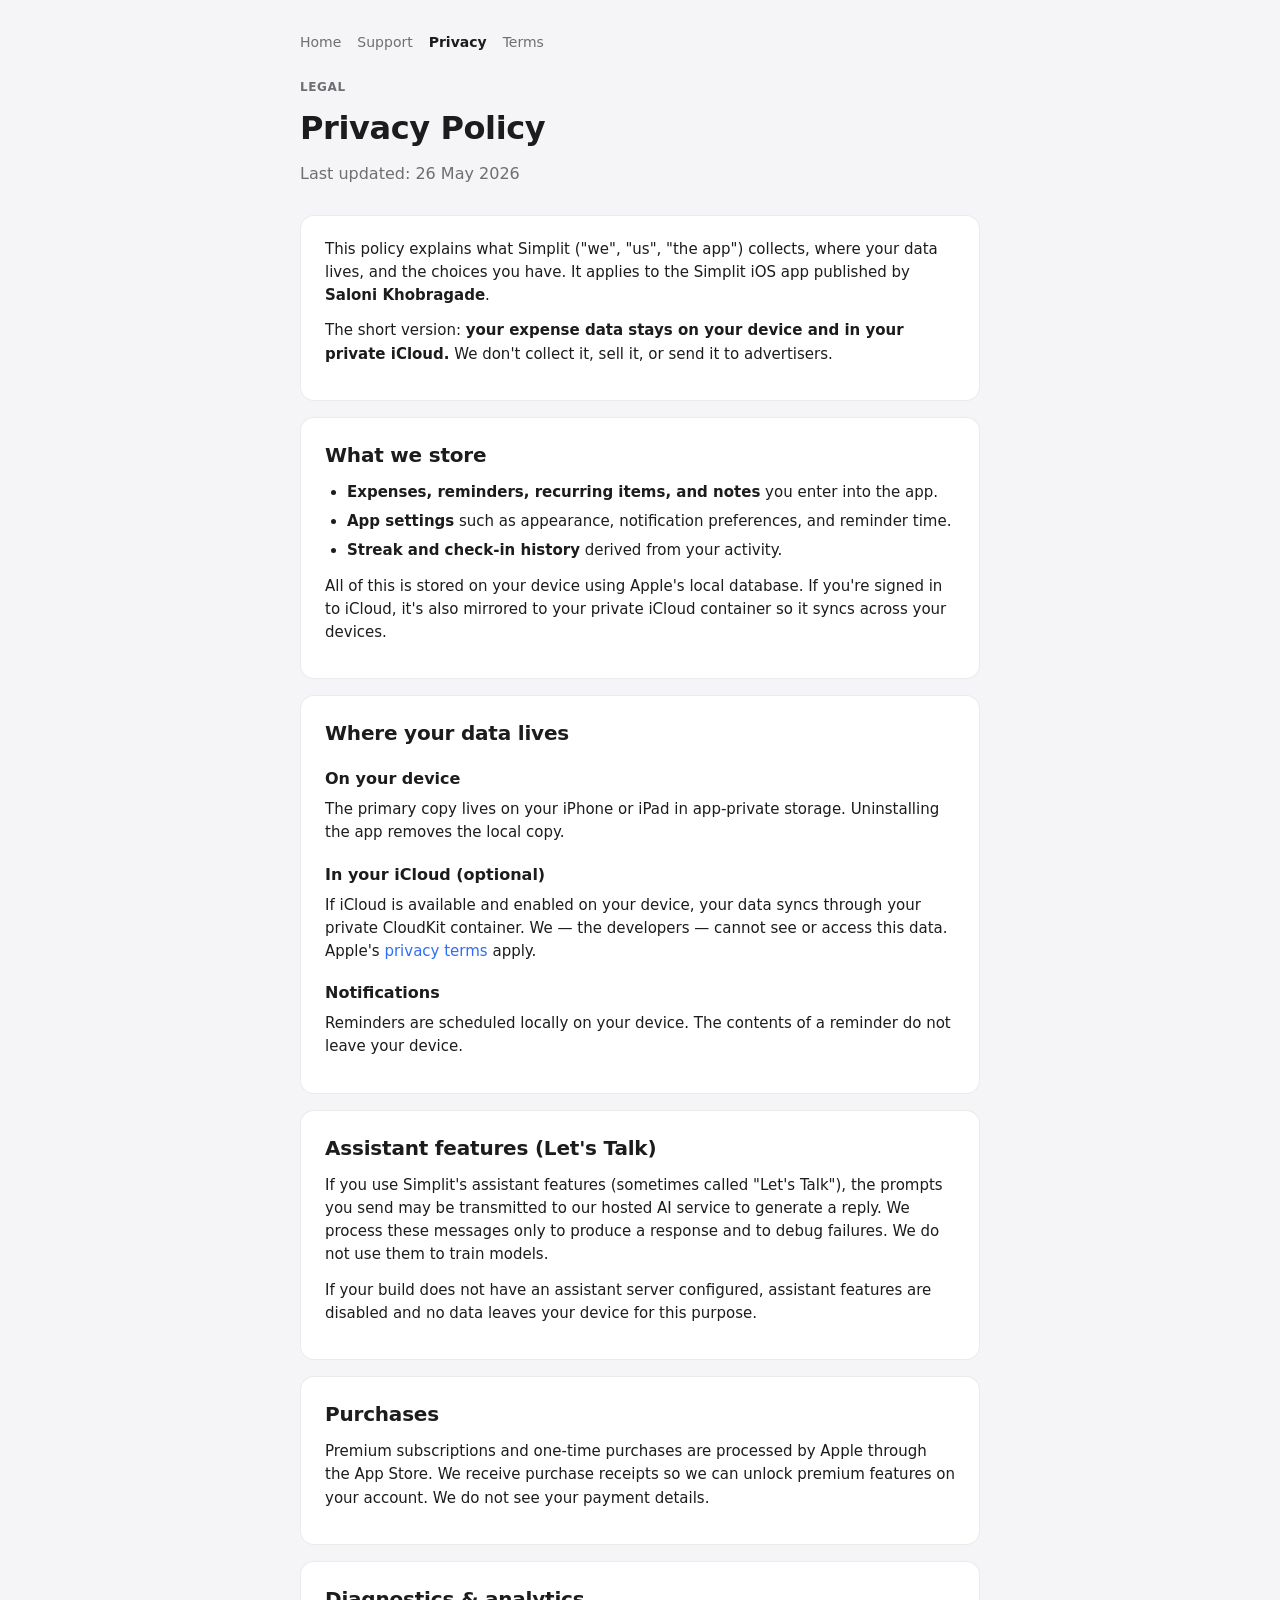
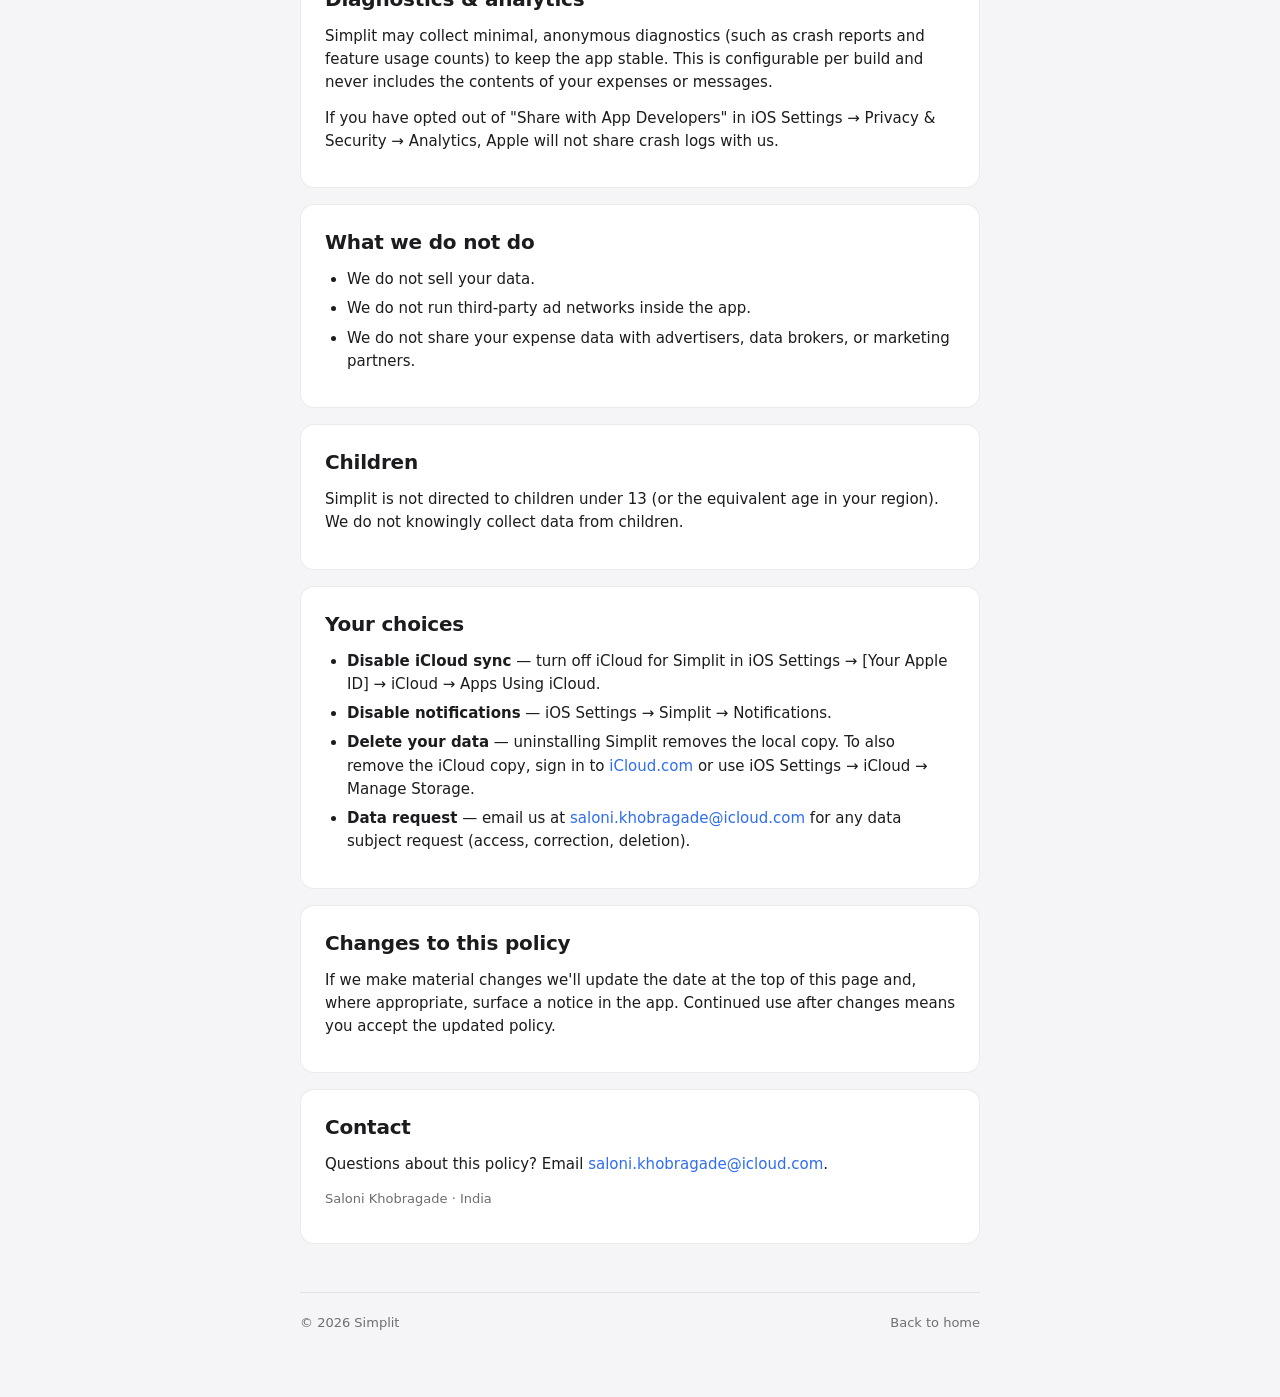
==== privacy.html @ 2b42c66c "Replace placeholder files with real site (rename to .html, add style.css)" ====
<!doctype html>
<html lang="en">
<head>
    <meta charset="utf-8">
    <meta name="viewport" content="width=device-width, initial-scale=1, viewport-fit=cover">
    <title>Privacy Policy · Simplit</title>
    <meta name="description" content="How Simplit handles your data.">
    <link rel="stylesheet" href="style.css">
</head>
<body>
    <div class="wrap">
        <nav class="top">
            <a href="index.html">Home</a>
            <a href="support.html">Support</a>
            <a href="privacy.html" class="active">Privacy</a>
            <a href="terms.html">Terms</a>
        </nav>

        <header>
            <p class="eyebrow">Legal</p>
            <h1>Privacy Policy</h1>
            <p class="subtitle">Last updated: 26 May 2026</p>
        </header>

        <div class="card">
            <p>This policy explains what Simplit ("we", "us", "the app") collects, where your data lives, and the choices you have. It applies to the Simplit iOS app published by <strong>Saloni Khobragade</strong>.</p>
            <p>The short version: <strong>your expense data stays on your device and in your private iCloud.</strong> We don't collect it, sell it, or send it to advertisers.</p>
        </div>

        <div class="card">
            <h2>What we store</h2>
            <ul>
                <li><strong>Expenses, reminders, recurring items, and notes</strong> you enter into the app.</li>
                <li><strong>App settings</strong> such as appearance, notification preferences, and reminder time.</li>
                <li><strong>Streak and check-in history</strong> derived from your activity.</li>
            </ul>
            <p>All of this is stored on your device using Apple's local database. If you're signed in to iCloud, it's also mirrored to your private iCloud container so it syncs across your devices.</p>
        </div>

        <div class="card">
            <h2>Where your data lives</h2>
            <h3>On your device</h3>
            <p>The primary copy lives on your iPhone or iPad in app-private storage. Uninstalling the app removes the local copy.</p>

            <h3>In your iCloud (optional)</h3>
            <p>If iCloud is available and enabled on your device, your data syncs through your private CloudKit container. We — the developers — cannot see or access this data. Apple's <a href="https://www.apple.com/legal/privacy/">privacy terms</a> apply.</p>

            <h3>Notifications</h3>
            <p>Reminders are scheduled locally on your device. The contents of a reminder do not leave your device.</p>
        </div>

        <div class="card">
            <h2>Assistant features (Let's Talk)</h2>
            <p>If you use Simplit's assistant features (sometimes called "Let's Talk"), the prompts you send may be transmitted to our hosted AI service to generate a reply. We process these messages only to produce a response and to debug failures. We do not use them to train models.</p>
            <p>If your build does not have an assistant server configured, assistant features are disabled and no data leaves your device for this purpose.</p>
        </div>

        <div class="card">
            <h2>Purchases</h2>
            <p>Premium subscriptions and one-time purchases are processed by Apple through the App Store. We receive purchase receipts so we can unlock premium features on your account. We do not see your payment details.</p>
        </div>

        <div class="card">
            <h2>Diagnostics &amp; analytics</h2>
            <p>Simplit may collect minimal, anonymous diagnostics (such as crash reports and feature usage counts) to keep the app stable. This is configurable per build and never includes the contents of your expenses or messages.</p>
            <p>If you have opted out of "Share with App Developers" in iOS Settings → Privacy &amp; Security → Analytics, Apple will not share crash logs with us.</p>
        </div>

        <div class="card">
            <h2>What we do not do</h2>
            <ul>
                <li>We do not sell your data.</li>
                <li>We do not run third-party ad networks inside the app.</li>
                <li>We do not share your expense data with advertisers, data brokers, or marketing partners.</li>
            </ul>
        </div>

        <div class="card">
            <h2>Children</h2>
            <p>Simplit is not directed to children under 13 (or the equivalent age in your region). We do not knowingly collect data from children.</p>
        </div>

        <div class="card">
            <h2>Your choices</h2>
            <ul>
                <li><strong>Disable iCloud sync</strong> — turn off iCloud for Simplit in iOS Settings → [Your Apple ID] → iCloud → Apps Using iCloud.</li>
                <li><strong>Disable notifications</strong> — iOS Settings → Simplit → Notifications.</li>
                <li><strong>Delete your data</strong> — uninstalling Simplit removes the local copy. To also remove the iCloud copy, sign in to <a href="https://www.icloud.com/">iCloud.com</a> or use iOS Settings → iCloud → Manage Storage.</li>
                <li><strong>Data request</strong> — email us at <a href="mailto:saloni.khobragade@icloud.com">saloni.khobragade@icloud.com</a> for any data subject request (access, correction, deletion).</li>
            </ul>
        </div>

        <div class="card">
            <h2>Changes to this policy</h2>
            <p>If we make material changes we'll update the date at the top of this page and, where appropriate, surface a notice in the app. Continued use after changes means you accept the updated policy.</p>
        </div>

        <div class="card">
            <h2>Contact</h2>
            <p>Questions about this policy? Email <a href="mailto:saloni.khobragade@icloud.com">saloni.khobragade@icloud.com</a>.</p>
            <p class="muted"> Saloni Khobragade · India</p>
        </div>

        <footer>
            <span>&copy; <span id="year"></span> Simplit</span>
            <span><a href="index.html">Back to home</a></span>
        </footer>
    </div>
    <script>document.getElementById('year').textContent = new Date().getFullYear();</script>
</body>
</html>
---- style.css ----
:root {
    color-scheme: light dark;
    --bg: #f5f5f7;
    --surface: #ffffff;
    --text: #1c1c1e;
    --text-secondary: #6e6e73;
    --accent: #2f6df3;
    --border: rgba(0, 0, 0, 0.08);
    --radius: 14px;
    --max-width: 720px;
}

@media (prefers-color-scheme: dark) {
    :root {
        --bg: #000000;
        --surface: #1c1c1e;
        --text: #f2f2f7;
        --text-secondary: #98989f;
        --accent: #6e9aff;
        --border: rgba(255, 255, 255, 0.10);
    }
}

* {
    box-sizing: border-box;
}

html, body {
    margin: 0;
    padding: 0;
}

body {
    font-family: -apple-system, BlinkMacSystemFont, "SF Pro Text", "Segoe UI", system-ui, sans-serif;
    background: var(--bg);
    color: var(--text);
    line-height: 1.55;
    -webkit-font-smoothing: antialiased;
    -webkit-text-size-adjust: 100%;
}

.wrap {
    max-width: var(--max-width);
    margin: 0 auto;
    padding: 32px 20px 64px;
}

header {
    margin-bottom: 28px;
}

.eyebrow {
    font-size: 12px;
    font-weight: 600;
    letter-spacing: 0.6px;
    text-transform: uppercase;
    color: var(--text-secondary);
    margin: 0 0 8px;
}

h1 {
    font-size: 32px;
    font-weight: 700;
    margin: 0 0 8px;
    letter-spacing: -0.4px;
}

.subtitle {
    font-size: 16px;
    color: var(--text-secondary);
    margin: 0;
}

.card {
    background: var(--surface);
    border-radius: var(--radius);
    padding: 22px 24px;
    margin: 16px 0;
    border: 1px solid var(--border);
}

h2 {
    font-size: 20px;
    font-weight: 600;
    margin: 28px 0 10px;
    letter-spacing: -0.2px;
}

h2:first-child {
    margin-top: 0;
}

h3 {
    font-size: 16px;
    font-weight: 600;
    margin: 18px 0 6px;
}

p, li {
    font-size: 15px;
    color: var(--text);
}

p {
    margin: 0 0 12px;
}

ul, ol {
    padding-left: 22px;
    margin: 0 0 12px;
}

li {
    margin-bottom: 6px;
}

a {
    color: var(--accent);
    text-decoration: none;
}

a:hover {
    text-decoration: underline;
}

.muted {
    color: var(--text-secondary);
    font-size: 13px;
}

.divider {
    height: 1px;
    background: var(--border);
    margin: 20px 0;
    border: 0;
}

nav.top {
    display: flex;
    gap: 16px;
    flex-wrap: wrap;
    margin-bottom: 24px;
    font-size: 14px;
}

nav.top a {
    color: var(--text-secondary);
}

nav.top a.active {
    color: var(--text);
    font-weight: 600;
}

.tiles {
    display: grid;
    grid-template-columns: repeat(auto-fit, minmax(200px, 1fr));
    gap: 12px;
    margin: 20px 0 0;
}

.tile {
    display: block;
    background: var(--surface);
    border: 1px solid var(--border);
    border-radius: var(--radius);
    padding: 18px 18px 20px;
    color: var(--text);
    transition: transform 0.12s ease, border-color 0.12s ease;
}

.tile:hover {
    text-decoration: none;
    border-color: var(--accent);
    transform: translateY(-1px);
}

.tile .tile-title {
    font-weight: 600;
    font-size: 15px;
    margin: 0 0 4px;
}

.tile .tile-detail {
    font-size: 13px;
    color: var(--text-secondary);
    margin: 0;
}

footer {
    margin-top: 48px;
    padding-top: 20px;
    border-top: 1px solid var(--border);
    font-size: 13px;
    color: var(--text-secondary);
    display: flex;
    flex-wrap: wrap;
    justify-content: space-between;
    gap: 12px;
}

footer a {
    color: var(--text-secondary);
}
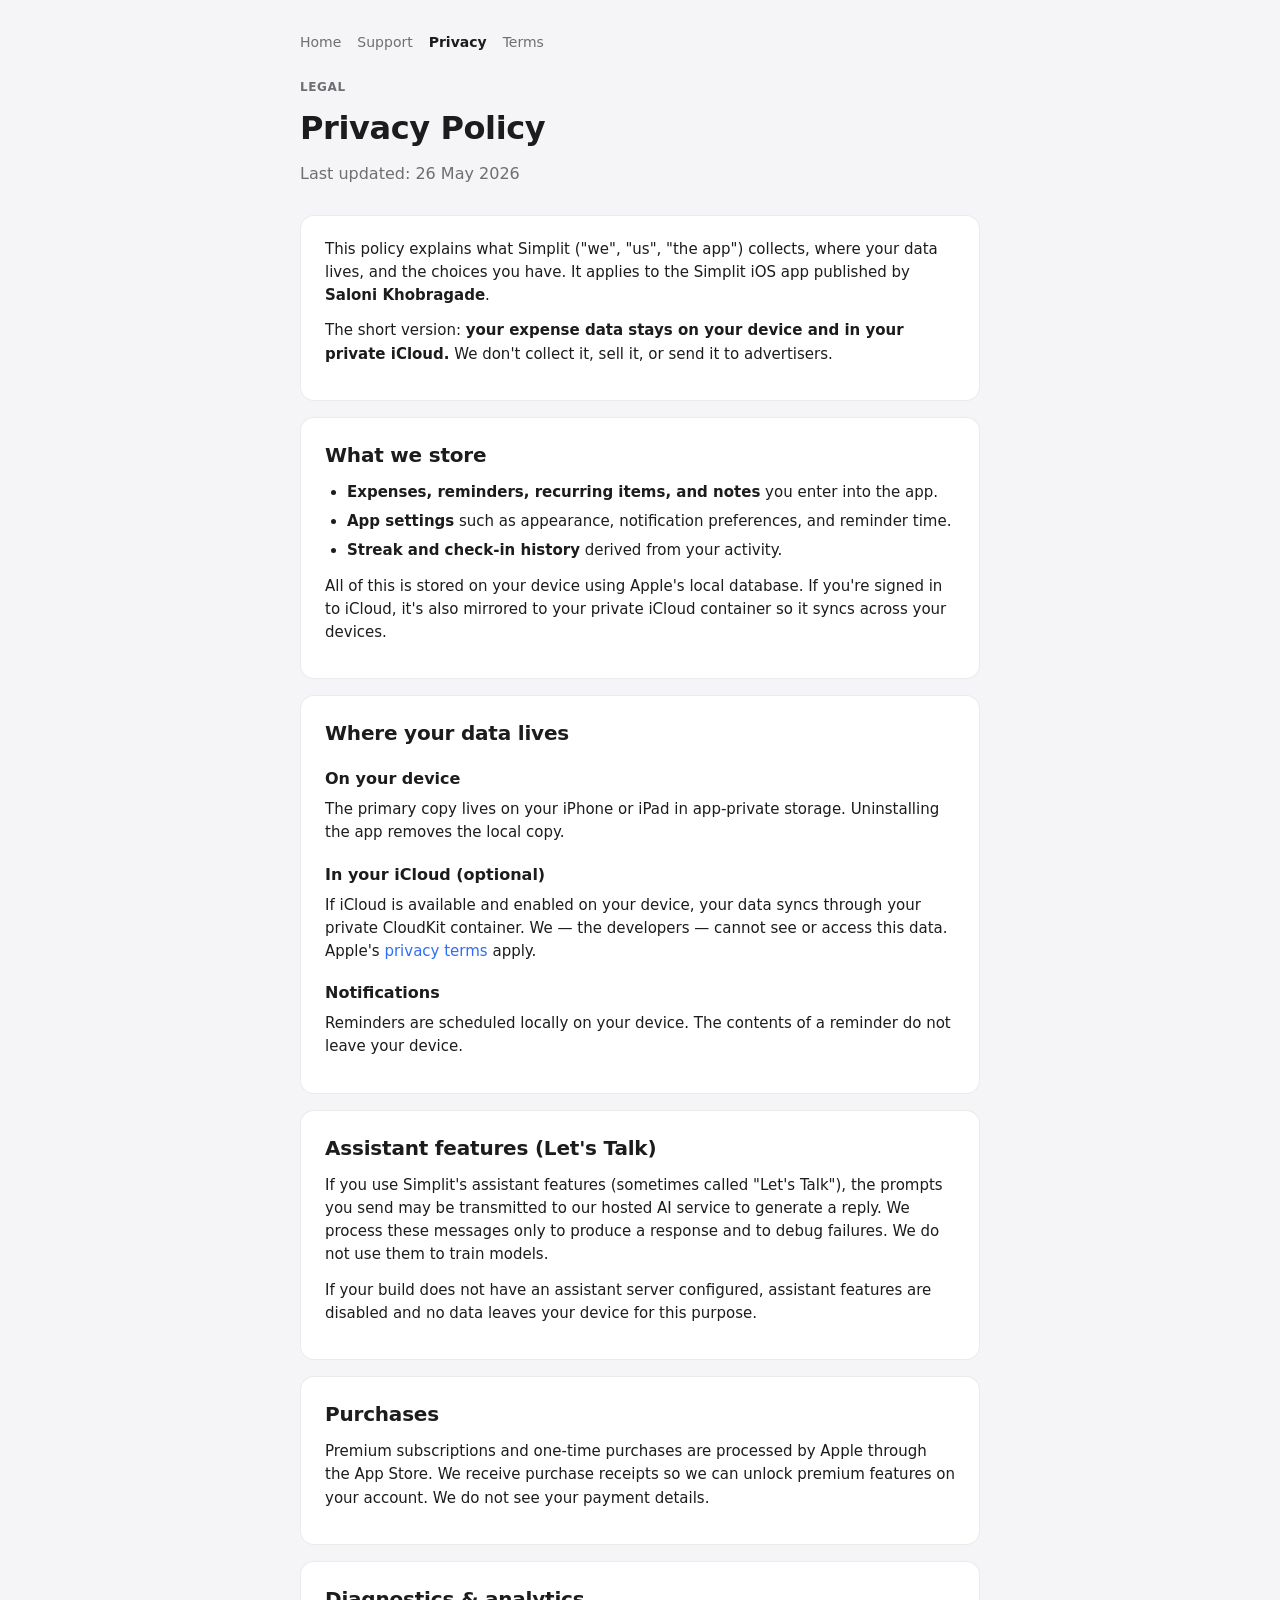
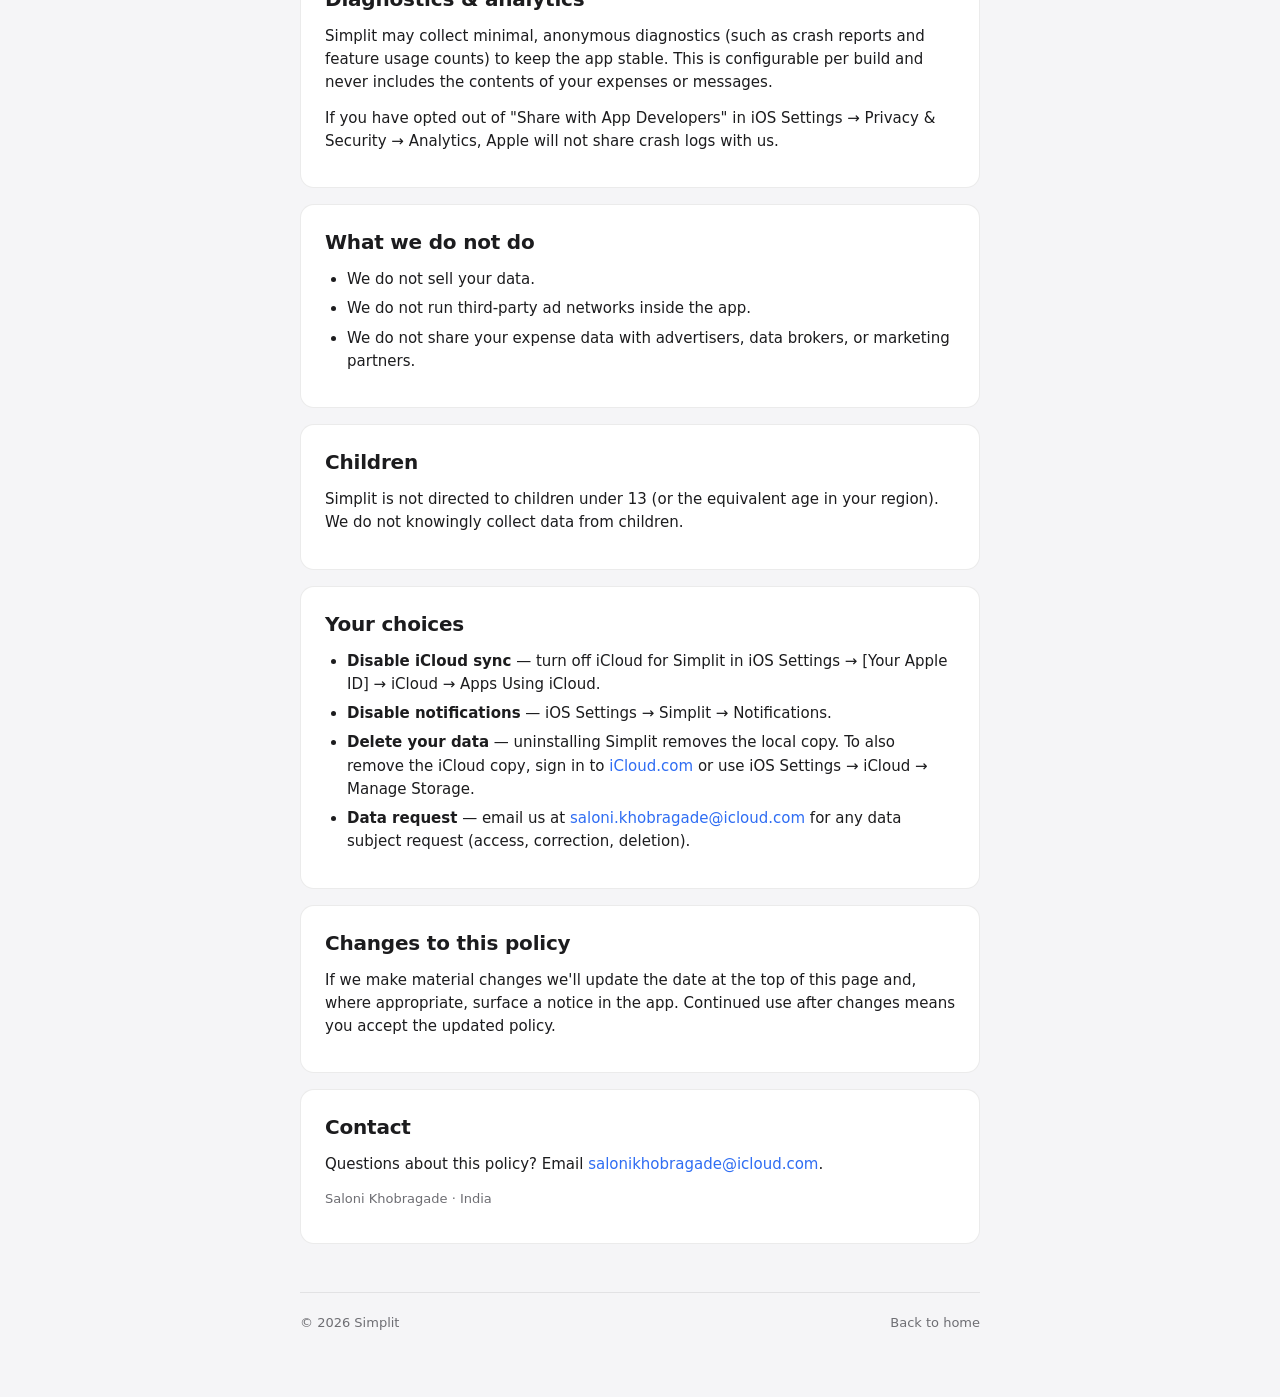
==== commit 7df1de11: "Update privacy.html" ====
--- a/privacy.html
+++ b/privacy.html
@@ -97,7 +97,7 @@
 
         <div class="card">
             <h2>Contact</h2>
-            <p>Questions about this policy? Email <a href="mailto:saloni.khobragade@icloud.com">saloni.khobragade@icloud.com</a>.</p>
+            <p>Questions about this policy? Email <a href="mailto:salonikhobragade@icloud.com">salonikhobragade@icloud.com</a>.</p>
             <p class="muted"> Saloni Khobragade · India</p>
         </div>
 
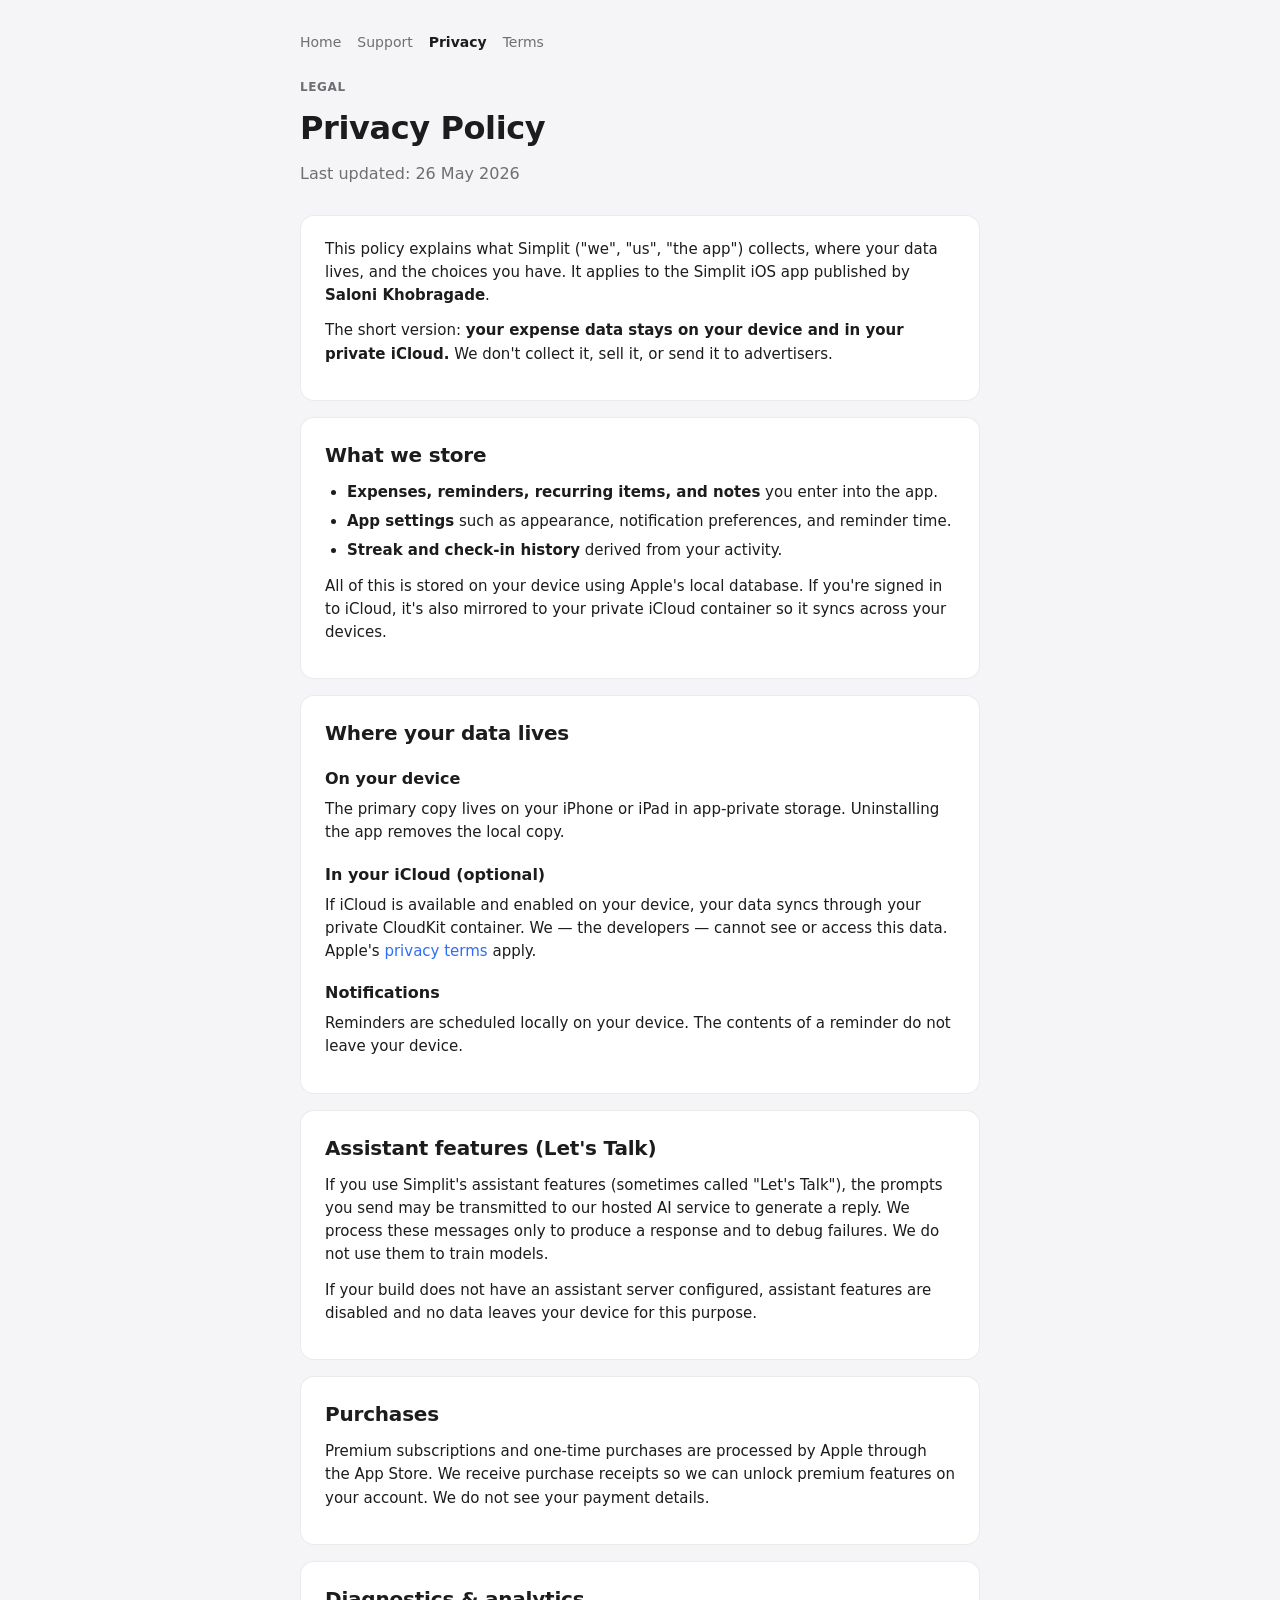
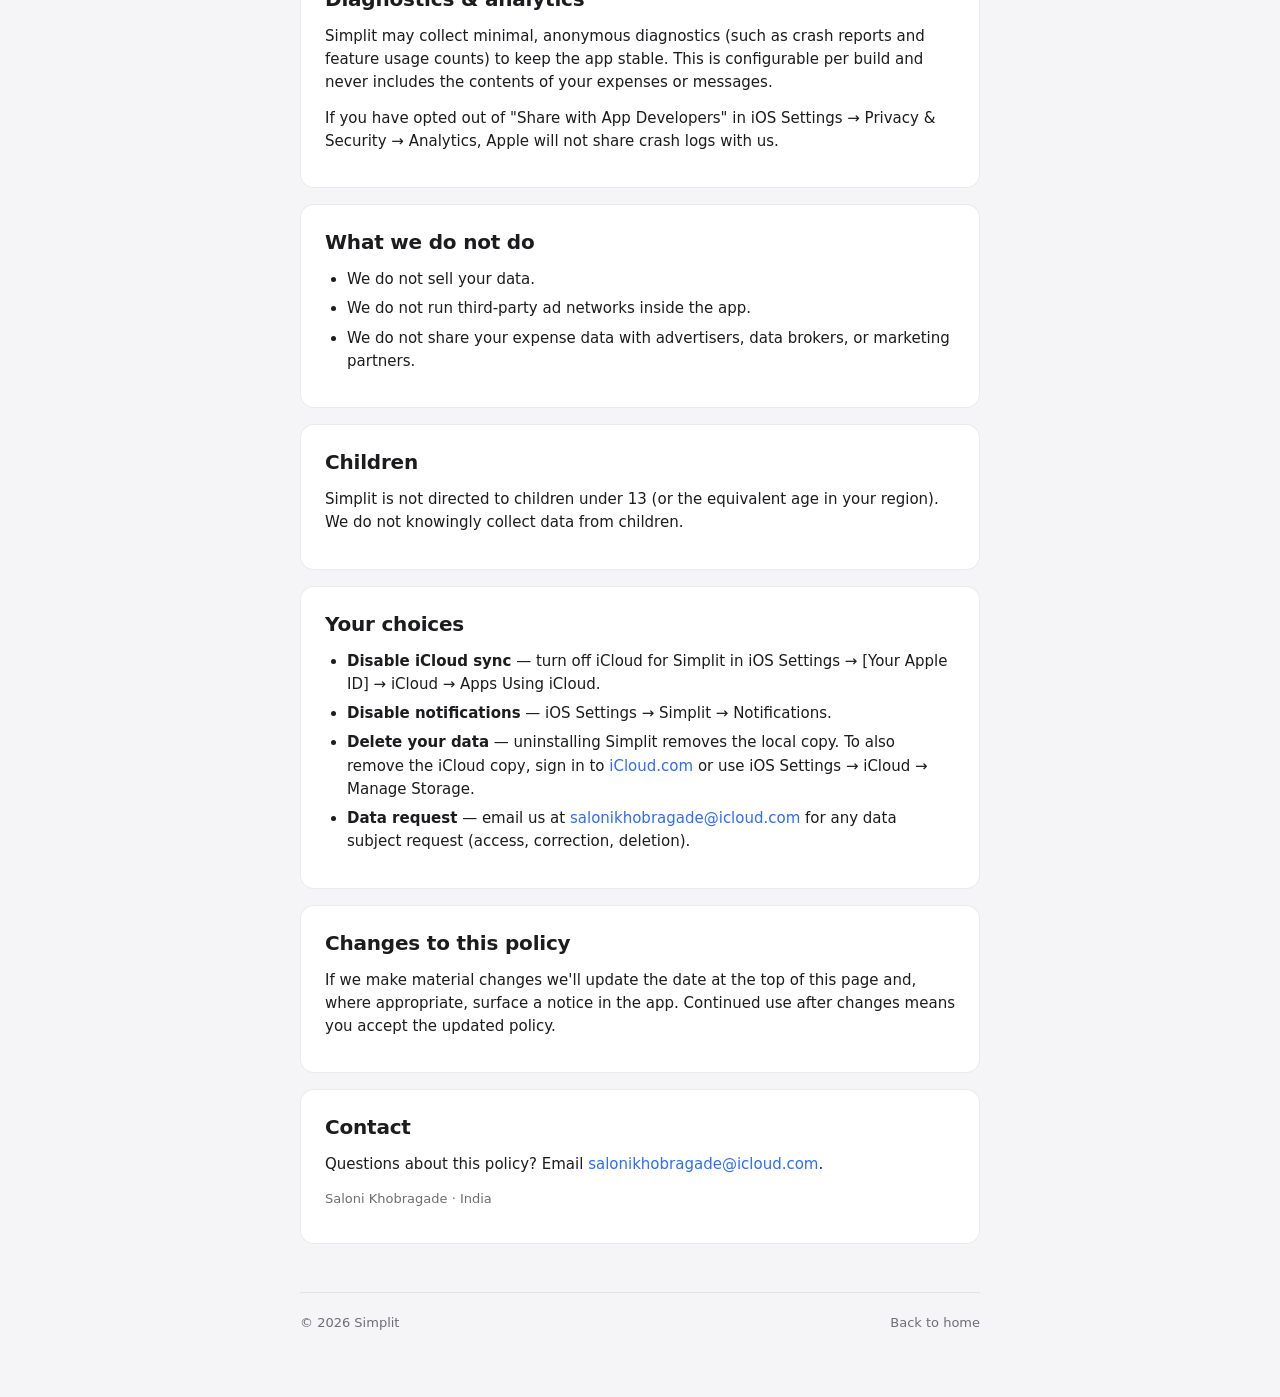
==== commit 47a863ca: "Fix remaining support email on privacy page The data-request line still used the old address; correc" ====
--- a/privacy.html
+++ b/privacy.html
@@ -86,7 +86,7 @@
                 <li><strong>Disable iCloud sync</strong> — turn off iCloud for Simplit in iOS Settings → [Your Apple ID] → iCloud → Apps Using iCloud.</li>
                 <li><strong>Disable notifications</strong> — iOS Settings → Simplit → Notifications.</li>
                 <li><strong>Delete your data</strong> — uninstalling Simplit removes the local copy. To also remove the iCloud copy, sign in to <a href="https://www.icloud.com/">iCloud.com</a> or use iOS Settings → iCloud → Manage Storage.</li>
-                <li><strong>Data request</strong> — email us at <a href="mailto:saloni.khobragade@icloud.com">saloni.khobragade@icloud.com</a> for any data subject request (access, correction, deletion).</li>
+                <li><strong>Data request</strong> — email us at <a href="mailto:salonikhobragade@icloud.com">salonikhobragade@icloud.com</a> for any data subject request (access, correction, deletion).</li>
             </ul>
         </div>
 
